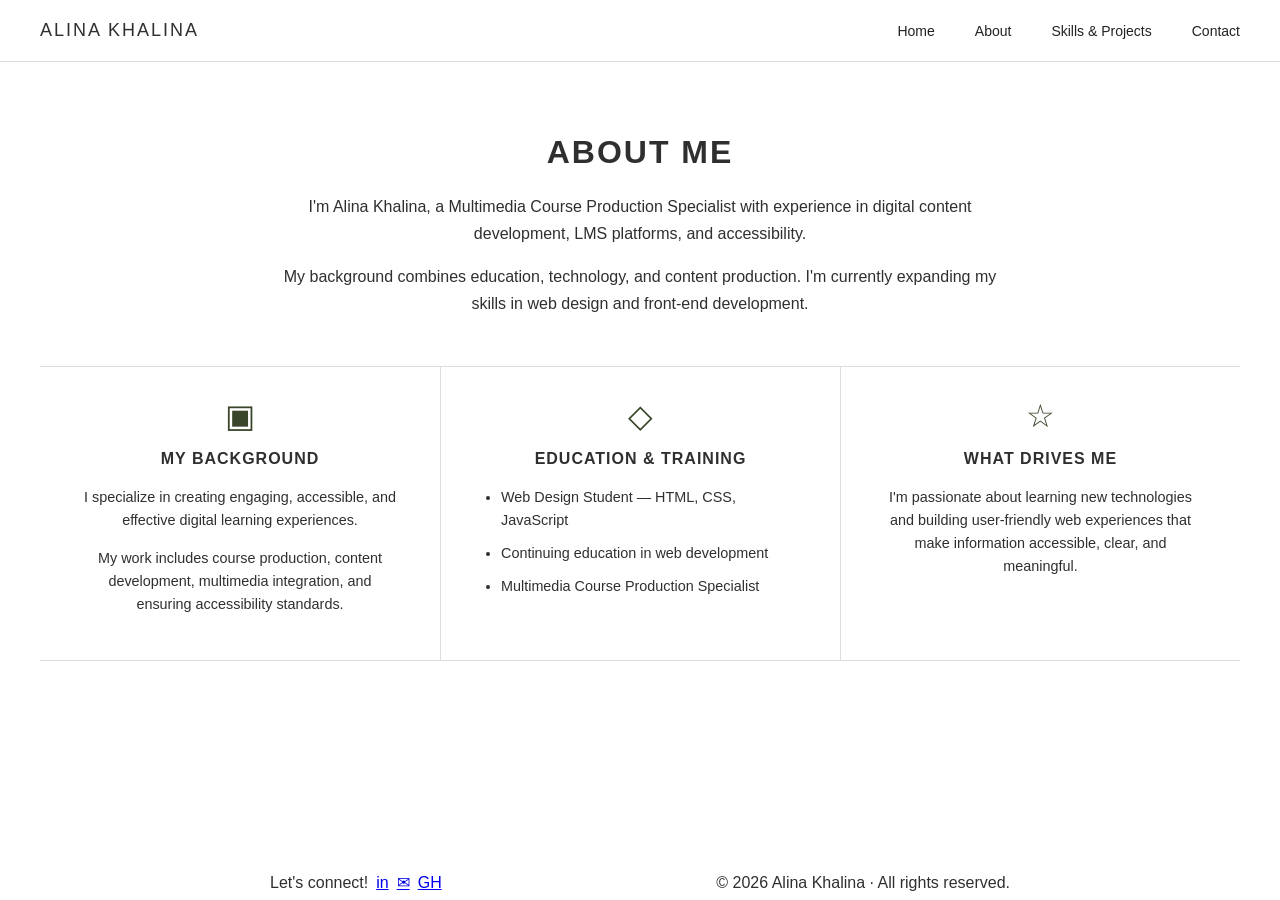
==== about.html @ b8579a42 "Initial portfolio website" ====
<!DOCTYPE html>
<html lang="en">

<head>
    <meta charset="UTF-8">
    <meta name="viewport" content="width=device-width, initial-scale=1.0">
    <title>About | Alina Khalina</title>

    <link rel="stylesheet" href="css/style.css">
</head>

<body>

    <header>
        <nav>
            <div class="logo">ALINA KHALINA</div>

            <ul class="nav-links">
                <li><a href="index.html">Home</a></li>
                <li><a href="about.html">About</a></li>
                <li><a href="projects.html">Skills & Projects</a></li>
                <li><a href="contact.html">Contact</a></li>
            </ul>
        </nav>
    </header>

    <main>

    <section class="about-intro">
        <h1>About Me</h1>

        <p>
            I'm Alina Khalina, a Multimedia Course Production Specialist
            with experience in digital content development, LMS platforms,
            and accessibility.
        </p>

        <p>
            My background combines education, technology, and content production.
            I'm currently expanding my skills in web design and front-end development.
        </p>
    </section>

    <section class="about-details">

        <div class="about-card">
            <div class="about-icon">▣</div>
            <h2>My Background</h2>

            <p>
                I specialize in creating engaging, accessible, and effective
                digital learning experiences.
            </p>

            <p>
                My work includes course production, content development,
                multimedia integration, and ensuring accessibility standards.
            </p>
        </div>

        <div class="about-card">
            <div class="about-icon">◇</div>
            <h2>Education &amp; Training</h2>

            <ul>
                <li>Web Design Student — HTML, CSS, JavaScript</li>
                <li>Continuing education in web development</li>
                <li>Multimedia Course Production Specialist</li>
            </ul>
        </div>

        <div class="about-card">
            <div class="about-icon">☆</div>
            <h2>What Drives Me</h2>

            <p>
                I'm passionate about learning new technologies and building
                user-friendly web experiences that make information accessible,
                clear, and meaningful.
            </p>
        </div>

    </section>

</main>

   <footer class="site-footer">

    <div class="footer-connect">
        <p>Let's connect!</p>

        <div class="social-links">
           <a target="_blank" href="https://www.linkedin.com/in/alina-khalina-44995634a" aria-label="LinkedIn">in</a>
            <a target="_blank" href="mailto:contact@alinakhalina.com" aria-label="Email">✉</a>
            <a target="_blank" href="https://github.com/Akhalina8web" aria-label="GitHub">GH</a>
        </div>
    </div>

    <div class="footer-right">
        <p>© 2026 Alina Khalina · All rights reserved.</p>
    </div>

</footer>

</body>

</html>
---- css/style.css ----
html,
body {
    height: 100%;
}

body {
    min-height: 100vh;
    display: flex;
    flex-direction: column;
    margin: 0;

    font-family: Arial, Helvetica, sans-serif;
    color: #2f2f2f;
    background-color: #ffffff;
}

main {
    flex: 1;
}


/* =========================
   HEADER AND NAVIGATION
   ========================= */

header {
    border-bottom: 1px solid #ddd;
}

nav {
    max-width: 1200px;
    margin: 0 auto;
    padding: 20px 30px;
    display: flex;
    justify-content: space-between;
    align-items: center;
}

.logo {
    font-size: 18px;
    letter-spacing: 2px;
    font-weight: 500;
}

.nav-links {
    list-style: none;
    display: flex;
    gap: 40px;
    margin: 0;
    padding: 0;
}

.nav-links a {
    text-decoration: none;
    color: #222;
    font-size: 14px;
}

.nav-links a:hover {
    color: #324d11;
}


/* =========================
   HOME - HERO
   ========================= */

.hero {
    display: flex;
    align-items: center;
    justify-content: space-between;
    gap: 50px;
    padding: 35px 8%;
}

.hero-text {
    flex: 1;
}

.intro {
    font-size: 20px;
    margin-bottom: 10px;
}

.hero h1 {
    font-size: 48px;
    margin: 0 0 10px;
}

.hero h2 {
    font-size: 24px;
    margin-bottom: 20px;
}

.hero-text p {
    line-height: 1.6;
    max-width: 550px;
}

.button,
.hero-button {
    display: inline-block;
    margin-top: 15px;
    padding: 12px 22px;
    background-color: #2f2f2f;
    color: white;
    text-decoration: none;
    border-radius: 6px;
}

.hero-button {
    font-weight: 600;
}

.button:hover,
.hero-button:hover {
    background-color: #444;
}

.hero-image {
    flex: 1;
    text-align: center;
}

.hero-image img {
    width: 100%;
    max-width: 350px;
    height: auto;
    border-radius: 12px;
}


/* =========================
   HOME - SERVICES
   ========================= */

.services {
    max-width: 1200px;
    margin: 0 auto;
    display: grid;
    grid-template-columns: repeat(4, 1fr);
    border-top: 1px solid #ddd;
    border-bottom: 1px solid #ddd;
}

.service-card {
    padding: 20px;
    text-align: center;
}

.service-card:not(:last-child) {
    border-right: 1px solid #ddd;
}

.service-icon {
    font-size: 32px;
    margin-bottom: 15px;
}

.service-card h3 {
    font-size: 17px;
    margin-bottom: 10px;
}

.service-card p {
    font-size: 14px;
    line-height: 1.6;
}


/* =========================
   FOOTER
   ========================= */

.site-footer {
    display: flex;
    justify-content: space-between;
    align-items: center;
    width: 100%;
    max-width: 1200px;
    margin: 0 auto;
    padding: 8px 30px;
    box-sizing: border-box;
}

.footer-connect {
    display: flex;
    align-items: center;
    gap: 10px;
}

.footer-connect p {
    margin: 0;
}

.social-links {
    display: flex;
    align-items: center;
    gap: 8px;
}

.footer-right {
    margin-left: auto;
}

.footer-right p {
    margin: 0;
    white-space: nowrap;
}


/* =========================
   PROJECT IMAGES / LIGHTBOX
   ========================= */

.project-image {
    width: 100%;
    height: 180px;
    object-fit: cover;
    cursor: pointer;
}

.lightbox {
    display: none;
    position: fixed;
    inset: 0;
    background: rgba(0, 0, 0, 0.82);
    justify-content: center;
    align-items: center;
    padding: 30px;
    box-sizing: border-box;
    z-index: 1000;
}

.lightbox.show {
    display: flex;
}

.lightbox img {
    max-width: 88%;
    max-height: 82vh;
    width: auto;
    height: auto;
    object-fit: contain;
}

.lightbox-close {
    position: absolute;
    top: 18px;
    right: 28px;
    border: none;
    background: transparent;
    color: white;
    font-size: 42px;
    cursor: pointer;
}


/* =========================
   ABOUT PAGE
   ========================= */

.about-intro {
    max-width: 750px;
    margin: 0 auto;
    padding: 45px 30px 35px;
    text-align: center;
}

.about-intro h1 {
    font-size: 2rem;
    text-transform: uppercase;
    letter-spacing: 2px;
    margin-bottom: 22px;
}

.about-intro p {
    line-height: 1.7;
    margin-bottom: 14px;
}

.about-details {
    display: grid;
    grid-template-columns: repeat(3, 1fr);
    max-width: 1200px;
    margin: 0 auto;
    border-top: 1px solid #ddd;
    border-bottom: 1px solid #ddd;
}

.about-card {
    padding: 30px 40px;
    text-align: center;
}

.about-card + .about-card {
    border-left: 1px solid #ddd;
}

.about-icon {
    font-size: 2rem;
    margin-bottom: 15px;
}

.about-card h2 {
    font-size: 1rem;
    text-transform: uppercase;
    letter-spacing: 1px;
    margin-bottom: 18px;
}

.about-card p,
.about-card li {
    font-size: 0.9rem;
    line-height: 1.6;
}

.about-card ul {
    text-align: left;
    padding-left: 20px;
}

.about-card li {
    margin-bottom: 10px;
}


/* =========================
   SKILLS & PROJECTS PAGE
   ========================= */

.skills-section {
    max-width: 1200px;
    margin: 0 auto;
    padding: 35px 40px 20px;
    text-align: center;
}

.skills-section > h1,
.projects-section > h1 {
    text-transform: uppercase;
    letter-spacing: 2px;
    font-size: 1.6rem;
    margin: 0 0 22px;
}

.skills-grid {
    display: grid;
    grid-template-columns: repeat(6, 1fr);
    gap: 16px;
}

.skill-card {
    min-height: 115px;
    border: 1px solid #d8d8d8;
    display: flex;
    flex-direction: column;
    align-items: center;
    justify-content: center;
    padding: 15px 10px;
}

.skill-icon {
    font-size: 1.4rem;
    margin-bottom: 10px;
}

.skill-card h2 {
    font-size: 0.95rem;
    font-weight: 500;
    margin: 0;
}


/* =========================
   PROJECTS
   ========================= */

.projects-section {
    width: 100%;
    max-width: 1200px;
    margin: 0 auto;
    padding: 10px 40px 25px;
    box-sizing: border-box;
    text-align: center;
}

.projects-section > h1 {
    margin-bottom: 5px;
}

.projects-intro {
    margin: 0 0 18px;
    font-size: 0.9rem;
}

.projects-grid {
    display: grid;
    grid-template-columns: repeat(4, 1fr);
    gap: 18px;
    text-align: left;
}

.project-card {
    border: 1px solid #d8d8d8;
    padding-bottom: 15px;
}

.project-placeholder {
    height: 105px;
    background: #f3f1ed;
    display: flex;
    align-items: center;
    justify-content: center;
    color: #777;
    font-size: 0.85rem;
}

.project-card h2 {
    font-size: 1rem;
    margin: 12px 14px 7px;
}

.project-card p {
    font-size: 0.82rem;
    line-height: 1.5;
    margin: 0 14px 14px;
    min-height: 50px;
}

.project-button {
    display: inline-block;
    margin-left: 14px;
    padding: 7px 14px;
    border: 1px solid #555;
    color: #333;
    text-decoration: none;
    text-transform: uppercase;
    font-size: 0.7rem;
    letter-spacing: 0.5px;
}

.project-button:hover {
    background: #333;
    color: white;
}


/* =========================
   CONTACT PAGE
   ========================= */

.contact-section {
    width: 90%;
    max-width: 750px;
    margin: 0 auto;
    padding: 45px 0;
}

.contact-intro {
    text-align: center;
    margin-bottom: 30px;
}

.contact-intro h1 {
    margin: 8px 0 12px;
}

.section-label {
    font-size: 0.8rem;
    letter-spacing: 2px;
}

.contact-intro p {
    line-height: 1.4;
    margin: 2px 0;
}

.contact-form {
    max-width: 600px;
    margin: 0 auto;
}

.form-group {
    margin-bottom: 18px;
}

.form-group label {
    display: block;
    margin-bottom: 6px;
}

.form-group input,
.form-group textarea {
    width: 100%;
    padding: 11px;
    border: 1px solid #ccc;
    font: inherit;
    box-sizing: border-box;
    background: transparent;
}

.form-group textarea {
    resize: vertical;
}

.contact-form button {
    padding: 11px 24px;
    border: none;
    cursor: pointer;
}


/* =========================
   TABLET
   ========================= */

@media (max-width: 900px) {

    .skills-grid {
        grid-template-columns: repeat(3, 1fr);
    }

    .projects-grid {
        grid-template-columns: repeat(2, 1fr);
    }

    nav {
        padding-left: 30px;
        padding-right: 30px;
    }

    .nav-links {
        gap: 20px;
    }
}


/* =========================
   TABLET / SMALL DESKTOP FOOTER
   ========================= */

@media (min-width: 601px) {

    .site-footer {
        display: flex;
        flex-direction: row;
        justify-content: space-between;
        align-items: center;
        flex-wrap: nowrap;
        gap: 10px;
        text-align: center;
        max-width: 800px;
        margin: 0 auto;
    }

    .footer-connect,
    .footer-right {
        flex: 0 0 auto;
        width: auto;
        margin: 0;
    }

    .footer-connect {
        display: flex;
        align-items: center;
        gap: 8px;
    }

    .footer-connect p,
    .footer-right p {
        margin: 0;
        white-space: nowrap;
    }

    .social-links {
        display: flex;
        align-items: center;
        gap: 8px;
    }
}


/* =========================
   MOBILE
   ========================= */

@media (max-width: 600px) {

    /* Navigation */

    nav {
        flex-direction: row;
        align-items: center;
        justify-content: space-between;
        gap: 8px;
        padding: 12px 15px;
        box-sizing: border-box;
    }

    .logo {
        text-align: left;
        flex-shrink: 0;
        font-size: 0.9rem;
    }

    .nav-links {
        flex: 1;
        min-width: 0;
        width: auto;
        justify-content: flex-end;
        flex-wrap: nowrap;
        gap: 8px;
        padding: 0;
        margin: 0;
    }

    .nav-links a {
        font-size: 0.7rem;
    }


    /* Home Hero */

    .hero {
        display: flex;
        flex-direction: row;
        align-items: center;
        gap: 15px;
        width: 100%;
        max-width: 100%;
        box-sizing: border-box;
        padding-left: 15px;
        padding-right: 15px;
        text-align: left;
    }

    .hero-image {
        order: 1;
        flex: 0 0 calc(42% - 8px);
        width: auto;
        min-width: 0;
    }

    .hero-text {
        order: 2;
        flex: 0 0 calc(58% - 8px);
        width: auto;
        min-width: 0;
    }

    .hero-image img {
        width: 100%;
        max-width: 180px;
        height: auto;
        margin: 0;
        display: block;
    }


    /* Home feature cards */

    .services {
        grid-template-columns: repeat(2, 1fr);
    }

    .service-card {
        border-right: 1px solid #ddd;
        border-bottom: 1px solid #ddd;
    }

    .service-card:nth-child(2n) {
        border-right: none;
    }


    /* Skills & Projects */

    .skills-section,
    .projects-section {
        padding-left: 20px;
        padding-right: 20px;
    }

    .skills-grid {
        grid-template-columns: repeat(2, 1fr);
    }

    .projects-grid {
        grid-template-columns: 1fr;
    }


    /* About */

    .about-intro {
        padding: 30px 20px 20px;
    }

    .about-intro h1 {
        font-size: 1.6rem;
    }

    .about-details {
        grid-template-columns: 1fr;
    }

    .about-card {
        padding: 22px 25px;
    }

    .about-card + .about-card {
        border-left: none;
        border-top: 1px solid #ddd;
    }

    .about-card ul {
        text-align: left;
        max-width: 280px;
        margin: 0 auto;
    }


    /* Contact */

    .contact-section {
        width: 90%;
        padding: 30px 0;
    }


    /* Footer */

    .site-footer {
        flex-direction: column;
        align-items: center;
        text-align: center;
        gap: 5px;
        padding: 15px 20px;
    }

    .footer-connect {
        justify-content: center;
    }

    .footer-right {
        margin-left: 0;
    }

    .site-footer p {
        margin: 0;
    }

    .social-links {
        justify-content: center;
    }


    /* Lightbox */

    .lightbox {
        padding: 15px;
    }

    .lightbox img {
        max-width: 95%;
        max-height: 85vh;
    }

    .lightbox-close {
        top: 10px;
        right: 15px;
        font-size: 36px;
    }
}
/* FINAL COLOR ACCENTS */

.section-label,
.about-icon,
.skill-icon,
.service-icon {
    color: #39462a;
}

.project-button:hover,
.contact-form button:hover {
    background-color: #39462a;
    color: white;
    border-color: #39462a;
}

.contact-form button {
    background-color: #2f2f2f;
    color: white;
}

a:focus,
button:focus,
input:focus,
textarea:focus {
    outline: 2px solid #39462a;
    outline-offset: 2px;
}
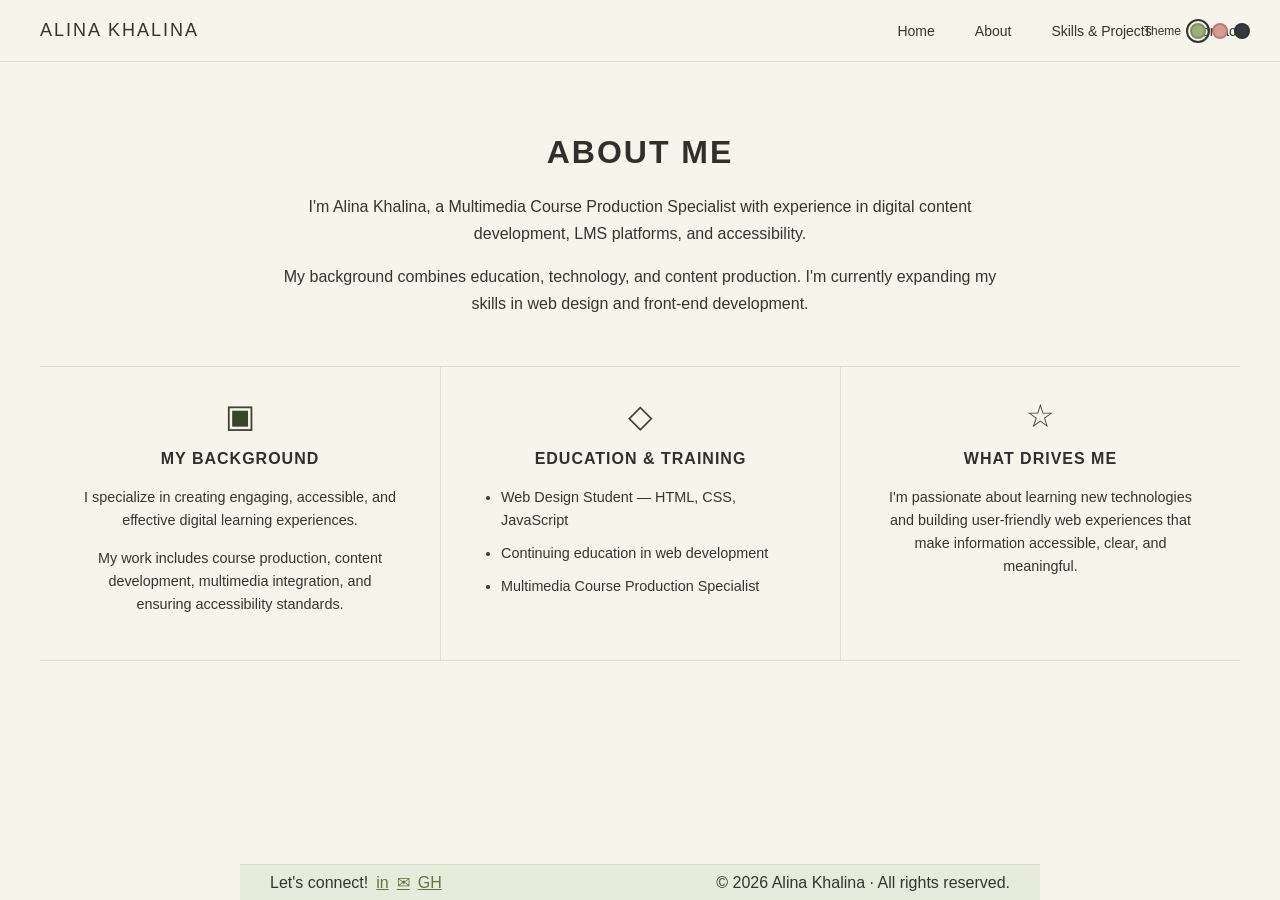
==== commit 47770536: "Add theme switcher and responsive updates" ====
--- a/about.html
+++ b/about.html
@@ -22,6 +22,27 @@
                 <li><a href="contact.html">Contact</a></li>
             </ul>
         </nav>
+        <div class="theme-switcher" aria-label="Choose color theme">
+    <span>Theme</span>
+
+    <button type="button"
+            class="theme-btn sage"
+            data-theme="sage"
+            aria-label="Sage theme"
+            title="Sage theme"></button>
+
+    <button type="button"
+            class="theme-btn warm"
+            data-theme="warm"
+            aria-label="Warm theme"
+            title="Warm theme"></button>
+
+    <button type="button"
+            class="theme-btn dark"
+            data-theme="dark"
+            aria-label="Dark theme"
+            title="Dark theme"></button>
+</div>
     </header>
 
     <main>
@@ -101,7 +122,7 @@
     </div>
 
 </footer>
-
+<script src="theme.js"></script>
 </body>
 
 </html>
--- a/css/style.css
+++ b/css/style.css
@@ -800,4 +800,440 @@
 textarea:focus {
     outline: 2px solid #39462a;
     outline-offset: 2px;
+}
+/* =========================================
+   PORTFOLIO COLOR REFRESH
+   Sage + Cream + Soft Peach
+   ========================================= */
+
+:root {
+    --olive: #7f8f5b;
+    --olive-dark: #657346;
+    --sage-light: #e7ebdc;
+    --cream: #f8f5ee;
+    --peach: #e8b9a7;
+    --peach-light: #f4ded5;
+    --text-dark: #2f302b;
+    --text-soft: #66685f;
+    --white: #ffffff;
+}
+
+/* Overall page */
+body {
+    background-color: var(--cream);
+    color: var(--text-dark);
+}
+
+/* Header */
+header {
+    background-color: rgba(248, 245, 238, 0.96);
+}
+
+/* Navigation */
+nav a {
+    color: var(--text-dark);
+}
+
+nav a:hover,
+nav a:focus {
+    color: var(--olive-dark);
+}
+
+/* Main headings */
+h1,
+h2,
+h3 {
+    color: var(--text-dark);
+}
+
+/* Small intro text – e.g. "Hi, I'm" */
+.hero-text > p:first-child {
+    color: var(--olive-dark);
+    font-weight: 600;
+}
+
+/* Main buttons */
+.btn,
+button {
+    background-color: var(--olive-dark);
+    color: var(--white);
+    border: 2px solid var(--olive-dark);
+    transition: all 0.25s ease;
+}
+
+.btn:hover,
+.btn:focus,
+button:hover,
+button:focus {
+    background-color: var(--peach);
+    border-color: var(--peach);
+    color: var(--text-dark);
+    transform: translateY(-2px);
+}
+
+/* Skill / feature cards */
+.feature,
+.skill-card,
+.project-card {
+    background-color: rgba(255, 255, 255, 0.55);
+    border-color: #d8dccd;
+    transition: all 0.25s ease;
+}
+
+.feature:hover,
+.skill-card:hover,
+.project-card:hover {
+    background-color: var(--sage-light);
+    transform: translateY(-4px);
+}
+
+/* Icons */
+.feature i,
+.skill-card i,
+.project-card i {
+    color: var(--olive-dark);
+}
+
+/* Links */
+main a {
+    color: var(--olive-dark);
+}
+
+main a:hover {
+    color: #a66f61;
+}
+
+/* Images – subtle warm professional frame */
+.hero img,
+.about img {
+    border: 3px solid rgba(127, 143, 91, 0.22);
+}
+
+/* Footer */
+.site-footer {
+    background-color: var(--sage-light);
+    border-top: 1px solid #d4dac5;
+}
+
+/* Social links */
+.social-links a {
+    color: var(--olive-dark);
+}
+
+.social-links a:hover {
+    color: #b77868;
+}
+
+/* Text selection – tiny designer detail :) */
+::selection {
+    background: var(--peach);
+    color: var(--text-dark);
+}
+/* =========================
+   THEME SWITCHER
+========================= */
+
+.theme-switcher {
+    display: flex;
+    align-items: center;
+    justify-content: flex-end;
+    gap: 7px;
+
+    max-width: 1100px;
+    margin: 8px auto 0;
+    padding: 0 24px;
+
+    font-size: 0.75rem;
+}
+
+.theme-switcher span {
+    color: var(--text-color);
+    margin-right: 3px;
+}
+
+.theme-btn {
+    width: 16px;
+    height: 16px;
+    padding: 0;
+    border-radius: 50%;
+    border: 2px solid rgba(0, 0, 0, 0.18);
+    cursor: pointer;
+    transition: transform 0.2s ease, border-color 0.2s ease;
+}
+
+.theme-btn:hover {
+    transform: scale(1.2);
+}
+
+.theme-btn.active {
+    outline: 2px solid var(--text-color);
+    outline-offset: 2px;
+}
+
+/* Theme button colours */
+
+.theme-btn.sage {
+    background-color: #9baf78;
+}
+
+.theme-btn.warm {
+    background-color: #d99a91;
+}
+
+.theme-btn.dark {
+    background-color: #343a3b;
+}
+
+
+/* =========================
+   THEME COLOURS
+========================= */
+
+/* Default Sage */
+
+:root,
+[data-theme="sage"] {
+    --background-color: #f7f4ec;
+    --surface-color: #eef1e7;
+    --accent-color: #9baf78;
+    --text-color: #33352f;
+    --text-soft: #66695f;
+    --border-color: #d8ddca;
+}
+
+
+/* Warm */
+
+[data-theme="warm"] {
+    --background-color: #fff7f3;
+    --surface-color: #f8e8e3;
+    --accent-color: #d99a91;
+    --text-color: #403532;
+    --text-soft: #766560;
+    --border-color: #ead2cb;
+}
+
+
+/* Dark */
+
+[data-theme="dark"] {
+    --background-color: #292e2f;
+    --surface-color: #343a3b;
+    --accent-color: #aebe8a;
+    --text-color: #f5f4ef;
+    --text-soft: #d4d5cf;
+    --border-color: #697071;
+}
+
+
+/* =========================
+   APPLY THEME
+========================= */
+
+body {
+    background-color: var(--background-color);
+    color: var(--text-color);
+}
+
+header {
+    background-color: var(--background-color);
+    border-bottom: 1px solid var(--border-color);
+}
+
+.logo,
+.nav-links a {
+    color: var(--text-color);
+}
+
+.nav-links a:hover,
+.nav-links a:focus {
+    color: var(--accent-color);
+}
+
+[data-theme="dark"] .logo,
+[data-theme="dark"] .nav-links a {
+    color: #ffffff;
+}
+
+[data-theme="dark"] .nav-links a:hover,
+[data-theme="dark"] .nav-links a:focus {
+    color: #c8d6a5;
+}
+/* =========================================
+   DARK THEME — TEXT & CONTRAST FIX
+   ========================================= */
+
+/* Main text */
+[data-theme="dark"] body,
+[data-theme="dark"] main {
+    color: #f5f5f5;
+}
+
+/* Main headings */
+[data-theme="dark"] h1,
+[data-theme="dark"] h2,
+[data-theme="dark"] h3,
+[data-theme="dark"] h4 {
+    color: #ffffff;
+}
+
+/* Paragraphs */
+[data-theme="dark"] p {
+    color: #f2f2f2;
+}
+
+/* Sage accent headings */
+[data-theme="dark"] .hero-text .eyebrow,
+[data-theme="dark"] .skills-section > h2,
+[data-theme="dark"] .projects-section > h2,
+[data-theme="dark"] .about-intro h1,
+[data-theme="dark"] .contact-section h1 {
+    color: #b7c8a8;
+}
+
+/* Hero text */
+[data-theme="dark"] .hero-text h1,
+[data-theme="dark"] .hero-text h2,
+[data-theme="dark"] .hero-text h3,
+[data-theme="dark"] .hero-text p {
+    color: #ffffff;
+}
+
+/* Skill boxes */
+[data-theme="dark"] .skill-card h3,
+[data-theme="dark"] .skill-card p {
+    color: #333333;
+}
+
+/* Project cards — cards stay light, so text stays dark */
+[data-theme="dark"] .project-card h3 {
+    color: #333333;
+}
+
+[data-theme="dark"] .project-card p {
+    color: #555555;
+}
+
+/* About page */
+[data-theme="dark"] .about-intro,
+[data-theme="dark"] .about-intro p,
+[data-theme="dark"] .about-text,
+[data-theme="dark"] .about-text p {
+    color: #f2f2f2;
+}
+
+/* Navigation */
+[data-theme="dark"] .logo,
+[data-theme="dark"] .nav-links a {
+    color: #ffffff;
+}
+
+[data-theme="dark"] .nav-links a:hover {
+    color: #b7c8a8;
+}
+
+/* Theme label */
+[data-theme="dark"] .theme-switcher span {
+    color: #ffffff;
+}
+
+/* Footer */
+[data-theme="dark"] footer,
+[data-theme="dark"] footer p,
+[data-theme="dark"] footer a {
+    color: #f5f5f5;
+}
+
+/* Buttons */
+[data-theme="dark"] .btn,
+[data-theme="dark"] .project-link {
+    color: #ffffff;
+}
+/* =========================================
+   HEADER + THEME POSITION
+   Keep navigation as-is, place theme top-right
+   ========================================= */
+
+header {
+    position: relative;
+}
+
+/* Keep navigation layout unchanged */
+header nav {
+    position: relative;
+}
+
+/* Theme sits in the same row, far right */
+.theme-switcher {
+    position: absolute;
+    top: 50%;
+    right: 30px;
+    transform: translateY(-50%);
+
+    display: flex;
+    align-items: center;
+    gap: 6px;
+
+    margin: 0;
+    padding: 0;
+    max-width: none;
+    white-space: nowrap;
+}
+
+.theme-switcher span {
+    margin: 0 3px 0 0;
+    line-height: 1;
+}
+
+/* Theme circles */
+.theme-btn {
+    width: 16px;
+    height: 16px;
+    min-width: 16px;
+    padding: 0;
+    border-radius: 50%;
+}
+
+/* Tablet/mobile safety */
+@media (max-width: 900px) {
+    .theme-switcher {
+        right: 15px;
+    }
+}
+
+@media (max-width: 700px) {
+    .theme-switcher {
+        position: static;
+        transform: none;
+        justify-content: center;
+        margin-top: 10px;
+    }
+}
+/* Tablet */
+@media (max-width: 900px) {
+    header {
+        position: relative;
+    }
+
+    .theme-switcher {
+        position: static;
+        transform: none;
+
+        display: flex;
+        justify-content: flex-end;
+        align-items: center;
+        gap: 6px;
+
+        width: 100%;
+        margin: 8px 20px 0 0;
+        padding: 0;
+    }
+}
+
+/* Mobile */
+@media (max-width: 600px) {
+    .theme-switcher {
+        justify-content: center;
+        margin: 10px 0 0;
+    }
 }
